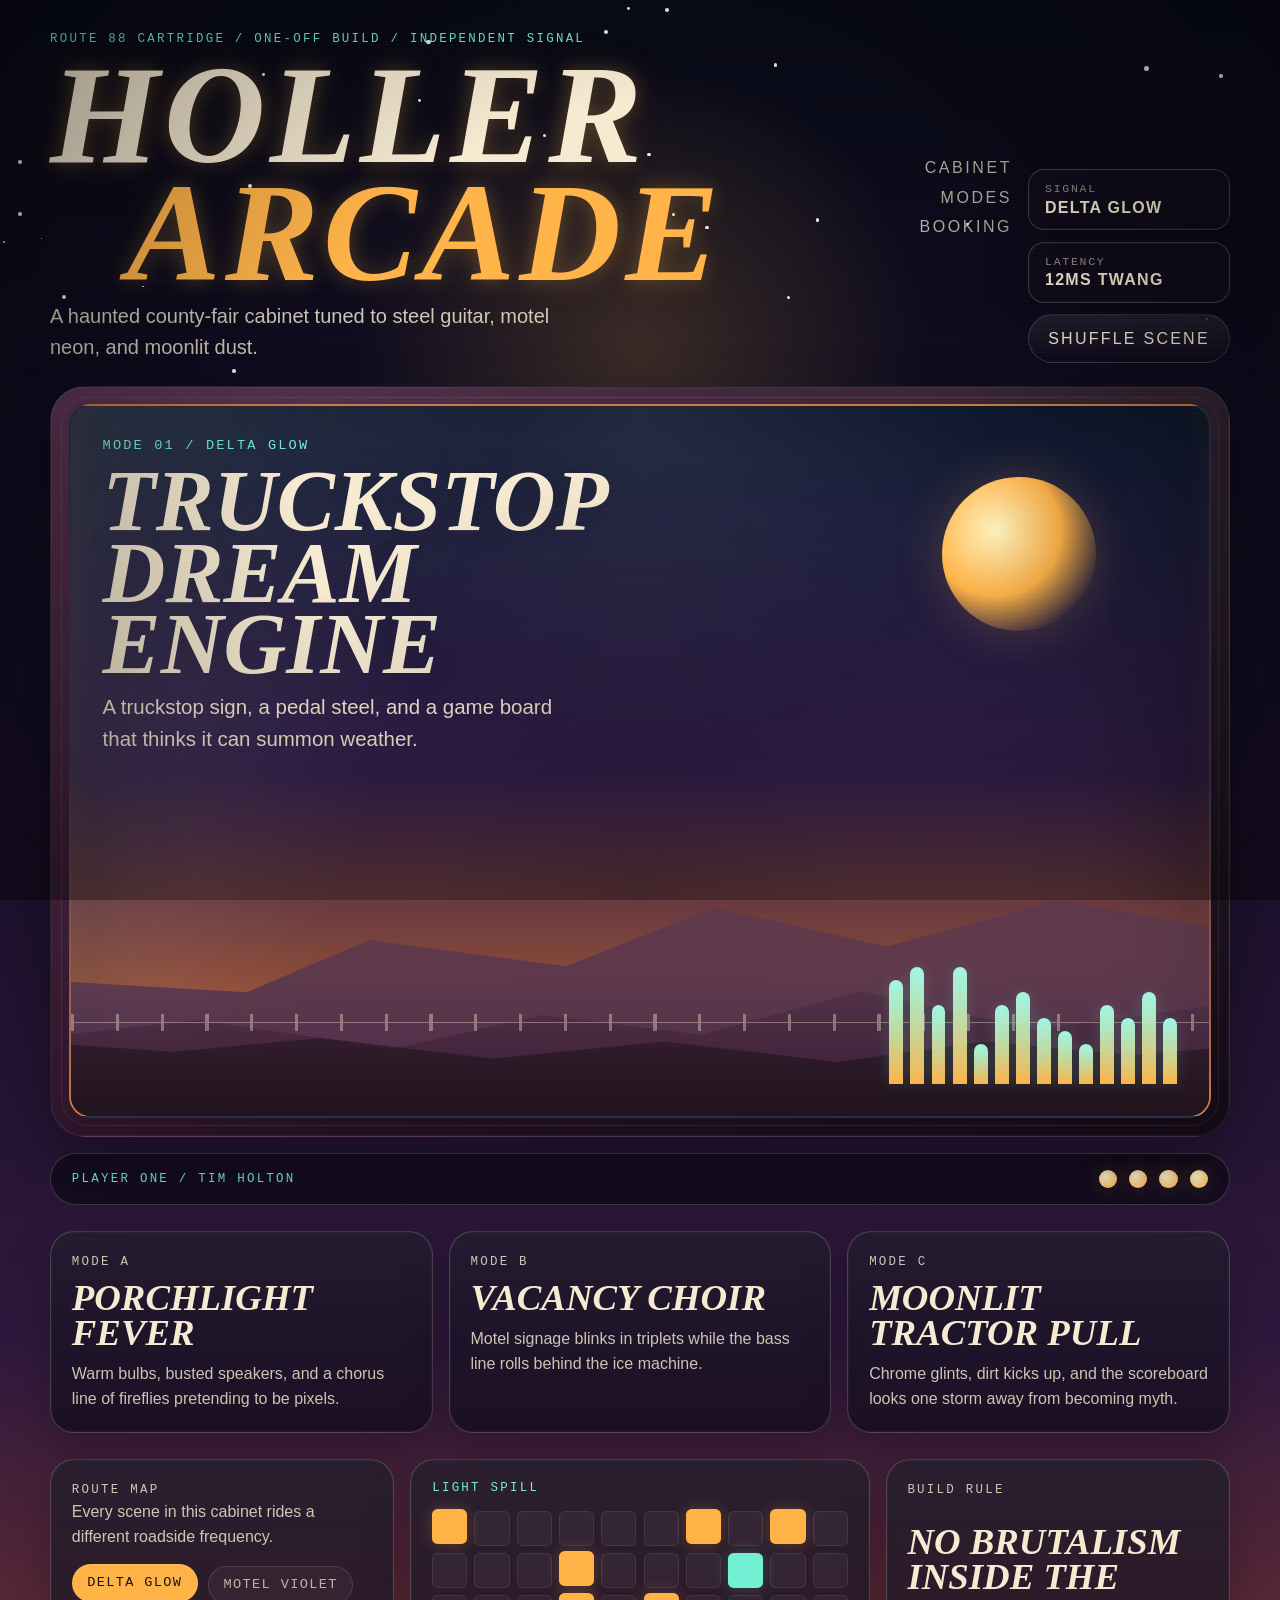
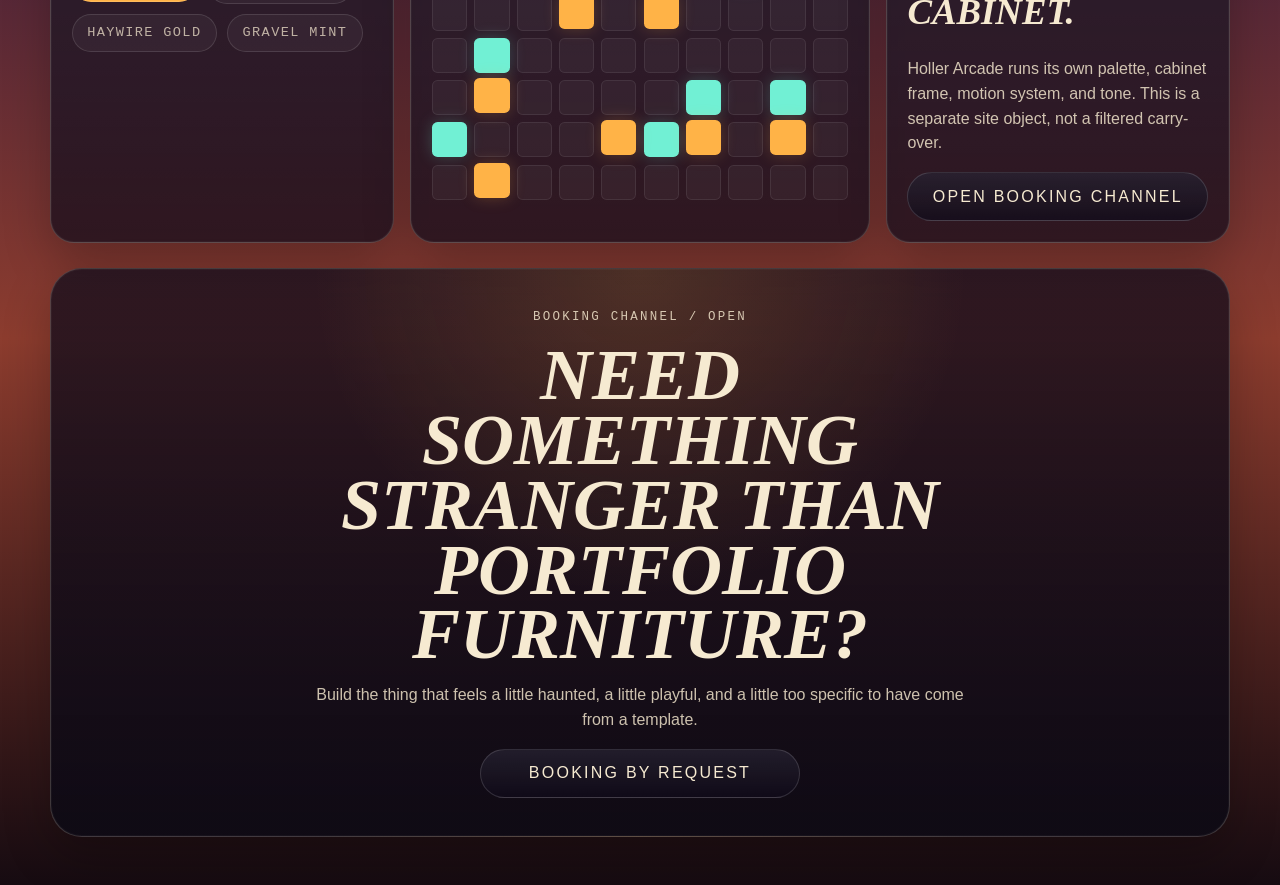
==== index.html @ 8bac521a "Redact email and republish site" ====
<!DOCTYPE html>
<html lang="en">
  <head>
    <meta charset="UTF-8" />
    <meta name="viewport" content="width=device-width, initial-scale=1.0" />
    <meta
      name="description"
      content="Holler Arcade is a haunted roadside game cabinet with motel neon, steel guitar static, and moonlit county-fair energy."
    />
    <title>Holler Arcade</title>
    <link rel="stylesheet" href="./styles.css" />
  </head>
  <body data-scene="delta">
    <div class="fx-scanlines" aria-hidden="true"></div>
    <div class="fx-vignette" aria-hidden="true"></div>
    <div class="starfield" id="starfield" aria-hidden="true"></div>

    <header class="marquee-panel" id="top">
      <div class="marquee-copy">
        <p class="boot-text">route 88 cartridge / one-off build / independent signal</p>
        <h1 class="marquee-title">
          <span>HOLLER</span>
          <span>ARCADE</span>
        </h1>
        <p class="marquee-blurb">
          A haunted county-fair cabinet tuned to steel guitar, motel neon, and
          moonlit dust.
        </p>
      </div>

      <nav class="wayfinding" aria-label="Primary">
        <a href="#cabinet">Cabinet</a>
        <a href="#modes">Modes</a>
        <a href="#booking">Booking</a>
      </nav>

      <aside class="status-cluster" aria-label="System status">
        <div class="status-pill">
          <span>signal</span>
          <strong id="signal-label">Delta Glow</strong>
        </div>
        <div class="status-pill">
          <span>latency</span>
          <strong id="latency-label">12ms twang</strong>
        </div>
        <button class="shuffle-button" id="shuffle-scene" type="button">
          shuffle scene
        </button>
      </aside>
    </header>

    <main class="playfield">
      <section class="screen-stage" id="cabinet">
        <div class="cabinet-frame">
          <div class="cabinet-glass">
            <div class="sun-disc"></div>
            <div class="mesa mesa-back"></div>
            <div class="mesa mesa-mid"></div>
            <div class="mesa mesa-front"></div>
            <div class="fence-line"></div>

            <div class="screen-hud">
              <p class="screen-kicker" id="scene-kicker">Mode 01 / Delta Glow</p>
              <h2 class="screen-title" id="scene-title">TRUCKSTOP DREAM ENGINE</h2>
              <p class="screen-copy" id="scene-copy">
                A truckstop sign, a pedal steel, and a game board that thinks it
                can summon weather.
              </p>
            </div>

            <div class="equalizer" id="equalizer" aria-hidden="true">
              <span></span>
              <span></span>
              <span></span>
              <span></span>
              <span></span>
              <span></span>
              <span></span>
              <span></span>
              <span></span>
              <span></span>
              <span></span>
              <span></span>
              <span></span>
              <span></span>
            </div>
          </div>
        </div>

        <div class="control-strip" aria-hidden="true">
          <p class="control-label">player one / tim holton</p>
          <div class="control-orbs">
            <span class="control-orb"></span>
            <span class="control-orb"></span>
            <span class="control-orb"></span>
            <span class="control-orb"></span>
          </div>
        </div>
      </section>

      <section class="mode-grid" id="modes">
        <article class="mode-card">
          <p class="mode-id">MODE A</p>
          <h3>Porchlight Fever</h3>
          <p>
            Warm bulbs, busted speakers, and a chorus line of fireflies
            pretending to be pixels.
          </p>
        </article>
        <article class="mode-card">
          <p class="mode-id">MODE B</p>
          <h3>Vacancy Choir</h3>
          <p>
            Motel signage blinks in triplets while the bass line rolls behind
            the ice machine.
          </p>
        </article>
        <article class="mode-card">
          <p class="mode-id">MODE C</p>
          <h3>Moonlit Tractor Pull</h3>
          <p>
            Chrome glints, dirt kicks up, and the scoreboard looks one storm away
            from becoming myth.
          </p>
        </article>
      </section>

      <section class="junction-grid">
        <article class="route-console">
          <p class="console-label">Route map</p>
          <p class="console-copy">
            Every scene in this cabinet rides a different roadside frequency.
          </p>
          <ul class="route-list">
            <li class="route-chip is-active">Delta Glow</li>
            <li class="route-chip">Motel Violet</li>
            <li class="route-chip">Haywire Gold</li>
            <li class="route-chip">Gravel Mint</li>
          </ul>
        </article>

        <div class="pixel-marsh-wrap">
          <p class="console-label">Light spill</p>
          <div class="pixel-marsh" id="pixel-marsh" aria-hidden="true"></div>
        </div>

        <article class="manifest-card">
          <p class="console-label">Build rule</p>
          <h3>No brutalism inside the cabinet.</h3>
          <p>
            Holler Arcade runs its own palette, cabinet frame, motion system, and
            tone. This is a separate site object, not a filtered carry-over.
          </p>
          <a class="manifest-link" href="#booking">Open booking channel</a>
        </article>
      </section>

      <section class="booking-bunker" id="booking">
        <p class="booking-kicker">booking channel / open</p>
        <h2>Need something stranger than portfolio furniture?</h2>
        <p>
          Build the thing that feels a little haunted, a little playful, and a
          little too specific to have come from a template.
        </p>
        <span class="booking-mail">booking by request</span>
      </section>
    </main>

    <script src="./script.js"></script>
  </body>
</html>
---- styles.css ----
:root {
  --paper: #f6ead1;
  --night: #090d1f;
  --cabinet: #1e1023;
  --cabinet-edge: #4e234d;
  --glass-top: #0e1a32;
  --glass-mid: #321d49;
  --glass-bottom: #c56a2d;
  --accent: #ffb347;
  --accent-soft: rgba(255, 179, 71, 0.22);
  --accent-cool: #71f0d4;
  --line: rgba(246, 234, 209, 0.2);
  --mesa-back: #3a2451;
  --mesa-mid: #3d1f36;
  --mesa-front: #21141d;
}

* {
  box-sizing: border-box;
}

html {
  scroll-behavior: smooth;
}

body {
  margin: 0;
  min-height: 100vh;
  color: var(--paper);
  background:
    radial-gradient(circle at 50% 14%, rgba(255, 179, 71, 0.18), transparent 18rem),
    linear-gradient(180deg, #060814 0%, #130d25 26%, #2f183d 54%, #8c3c2e 78%, #160b11 100%);
  font-family: "Trebuchet MS", "Arial Rounded MT Bold", sans-serif;
  overflow-x: hidden;
}

body[data-scene="motel"] {
  --glass-top: #09111d;
  --glass-mid: #1d1f4d;
  --glass-bottom: #932452;
  --accent: #ff6ec7;
  --accent-soft: rgba(255, 110, 199, 0.22);
  --accent-cool: #72e6ff;
  --mesa-back: #22224d;
  --mesa-mid: #311c40;
  --mesa-front: #1a0f21;
}

body[data-scene="haywire"] {
  --glass-top: #111725;
  --glass-mid: #4a2218;
  --glass-bottom: #d89b2f;
  --accent: #ffe16c;
  --accent-soft: rgba(255, 225, 108, 0.22);
  --accent-cool: #7bf0c9;
  --mesa-back: #533524;
  --mesa-mid: #45211d;
  --mesa-front: #231515;
}

body[data-scene="gravel"] {
  --glass-top: #08141f;
  --glass-mid: #173449;
  --glass-bottom: #57722e;
  --accent: #72f5ce;
  --accent-soft: rgba(114, 245, 206, 0.2);
  --accent-cool: #ffd37a;
  --mesa-back: #21405a;
  --mesa-mid: #244138;
  --mesa-front: #13211d;
}

a {
  color: inherit;
  text-decoration: none;
}

.fx-scanlines,
.fx-vignette,
.starfield {
  position: fixed;
  inset: 0;
  pointer-events: none;
}

.fx-scanlines {
  z-index: 4;
  background:
    linear-gradient(rgba(255, 255, 255, 0.02), rgba(0, 0, 0, 0.04)),
    repeating-linear-gradient(
      180deg,
      rgba(255, 255, 255, 0.04) 0,
      rgba(255, 255, 255, 0.04) 1px,
      transparent 1px,
      transparent 4px
    );
  mix-blend-mode: screen;
  opacity: 0.28;
}

.fx-vignette {
  z-index: 3;
  background:
    radial-gradient(circle at center, transparent 44%, rgba(0, 0, 0, 0.42) 100%),
    radial-gradient(circle at bottom, rgba(0, 0, 0, 0.26), transparent 40%);
}

.starfield {
  z-index: 1;
}

.starfield span {
  position: absolute;
  left: var(--x);
  top: var(--y);
  width: var(--size);
  height: var(--size);
  border-radius: 50%;
  background: rgba(255, 255, 255, 0.92);
  box-shadow: 0 0 1rem rgba(255, 255, 255, 0.28);
  animation: blink var(--speed) ease-in-out infinite;
  animation-delay: var(--delay);
}

.marquee-panel,
.playfield {
  position: relative;
  z-index: 2;
  width: min(1180px, calc(100% - 2rem));
  margin: 0 auto;
}

.marquee-panel {
  display: grid;
  grid-template-columns: minmax(0, 1.4fr) auto auto;
  gap: 1rem;
  align-items: end;
  padding: clamp(1.1rem, 3vw, 2rem) 0 1.4rem;
}

.boot-text,
.control-label,
.console-label,
.booking-kicker,
.mode-id {
  margin: 0;
  color: var(--accent-cool);
  font-family: "Courier New", monospace;
  font-size: 0.78rem;
  letter-spacing: 0.18em;
  text-transform: uppercase;
}

.marquee-copy {
  display: grid;
  gap: 0.85rem;
}

.marquee-title {
  display: grid;
  gap: 0.06em;
  margin: 0;
  font-family: "Palatino Linotype", Georgia, serif;
  font-size: clamp(3.8rem, 12vw, 8.8rem);
  font-style: italic;
  font-weight: 700;
  letter-spacing: 0.03em;
  line-height: 0.78;
  text-transform: uppercase;
  text-shadow:
    0 0 1.2rem rgba(255, 179, 71, 0.24),
    0 0 2.4rem rgba(255, 179, 71, 0.14);
}

.marquee-title span:last-child {
  margin-left: clamp(1rem, 6vw, 5rem);
  color: var(--accent);
}

.marquee-blurb {
  max-width: 34rem;
  margin: 0;
  color: rgba(246, 234, 209, 0.84);
  font-size: clamp(1rem, 2.2vw, 1.25rem);
  line-height: 1.55;
}

.wayfinding,
.status-cluster {
  display: grid;
  gap: 0.7rem;
}

.wayfinding {
  justify-items: end;
  align-self: center;
}

.wayfinding a {
  color: rgba(246, 234, 209, 0.72);
  letter-spacing: 0.16em;
  text-transform: uppercase;
  transition: color 180ms ease;
}

.wayfinding a:hover {
  color: var(--accent);
}

.status-pill,
.route-console,
.pixel-marsh-wrap,
.manifest-card,
.mode-card,
.booking-bunker {
  border: 1px solid var(--line);
  box-shadow:
    0 1.2rem 3rem rgba(0, 0, 0, 0.24),
    inset 0 0 0 1px rgba(255, 255, 255, 0.03);
}

.status-pill {
  display: grid;
  gap: 0.2rem;
  padding: 0.8rem 1rem;
  border-radius: 1rem;
  background: rgba(17, 12, 28, 0.6);
}

.status-pill span {
  color: rgba(246, 234, 209, 0.6);
  font-family: "Courier New", monospace;
  font-size: 0.72rem;
  letter-spacing: 0.15em;
  text-transform: uppercase;
}

.status-pill strong {
  font-size: 1rem;
  letter-spacing: 0.08em;
  text-transform: uppercase;
}

.shuffle-button,
.manifest-link,
.booking-mail {
  display: inline-flex;
  align-items: center;
  justify-content: center;
  gap: 0.5rem;
  min-height: 3rem;
  padding: 0.9rem 1.2rem;
  border-radius: 999px;
  border: 1px solid rgba(255, 255, 255, 0.14);
  background:
    linear-gradient(180deg, rgba(255, 255, 255, 0.08), rgba(255, 255, 255, 0)),
    rgba(17, 12, 28, 0.74);
  color: var(--paper);
  font: inherit;
  letter-spacing: 0.14em;
  text-transform: uppercase;
  cursor: pointer;
  transition:
    transform 180ms ease,
    border-color 180ms ease,
    color 180ms ease;
}

.shuffle-button:hover,
.manifest-link:hover,
.booking-mail:hover {
  transform: translateY(-2px);
  border-color: rgba(255, 255, 255, 0.32);
  color: var(--accent);
}

.playfield {
  display: grid;
  gap: 1.6rem;
  padding-bottom: 3rem;
}

.screen-stage {
  display: grid;
  gap: 1rem;
}

.cabinet-frame {
  position: relative;
  padding: 1.1rem;
  border-radius: 2.2rem;
  background:
    linear-gradient(180deg, rgba(255, 255, 255, 0.08), transparent),
    linear-gradient(135deg, #4b2144, #22101f 54%, #120a14);
  border: 1px solid rgba(255, 255, 255, 0.06);
  box-shadow:
    0 2rem 4rem rgba(0, 0, 0, 0.34),
    inset 0 0 0 1px rgba(255, 255, 255, 0.04);
}

.cabinet-frame::before {
  content: "";
  position: absolute;
  inset: 0.65rem;
  border-radius: 1.7rem;
  border: 1px solid rgba(255, 255, 255, 0.08);
}

.cabinet-glass {
  position: relative;
  overflow: hidden;
  aspect-ratio: 16 / 10;
  border-radius: 1.35rem;
  background: linear-gradient(180deg, var(--glass-top), var(--glass-mid) 52%, var(--glass-bottom));
  border: 2px solid rgba(255, 255, 255, 0.1);
  box-shadow:
    inset 0 0 6rem rgba(0, 0, 0, 0.26),
    inset 0 -1rem 2rem rgba(255, 179, 71, 0.1);
}

.cabinet-glass::before {
  content: "";
  position: absolute;
  inset: 0;
  background:
    linear-gradient(110deg, rgba(255, 255, 255, 0.14), transparent 32%),
    radial-gradient(circle at 50% 0, rgba(255, 255, 255, 0.08), transparent 38%);
}

.sun-disc {
  position: absolute;
  top: 10%;
  right: 10%;
  width: clamp(6rem, 12vw, 10rem);
  aspect-ratio: 1;
  border-radius: 50%;
  background: radial-gradient(circle at 35% 35%, #fff4c1 0, var(--accent) 46%, rgba(255, 179, 71, 0.14) 76%, transparent 78%);
  box-shadow: 0 0 3rem var(--accent-soft);
}

.mesa {
  position: absolute;
  left: -4%;
  right: -4%;
  bottom: 0;
}

.mesa-back {
  height: 46%;
  background: linear-gradient(180deg, rgba(255, 255, 255, 0.05), var(--mesa-back));
  clip-path: polygon(0 100%, 0 58%, 18% 62%, 28% 46%, 44% 54%, 56% 36%, 70% 48%, 84% 34%, 100% 44%, 100% 100%);
}

.mesa-mid {
  height: 34%;
  background: linear-gradient(180deg, rgba(255, 255, 255, 0.05), var(--mesa-mid));
  clip-path: polygon(0 100%, 0 68%, 14% 60%, 30% 72%, 42% 58%, 55% 66%, 68% 48%, 82% 64%, 100% 52%, 100% 100%);
}

.mesa-front {
  height: 24%;
  background: linear-gradient(180deg, rgba(0, 0, 0, 0), var(--mesa-front));
  clip-path: polygon(0 100%, 0 56%, 12% 62%, 24% 54%, 38% 66%, 52% 56%, 66% 68%, 78% 56%, 90% 64%, 100% 58%, 100% 100%);
}

.fence-line {
  position: absolute;
  left: 0;
  right: 0;
  bottom: 12%;
  height: 1.1rem;
  background:
    repeating-linear-gradient(
      90deg,
      rgba(246, 234, 209, 0.9) 0 0.2rem,
      transparent 0.2rem 2.8rem
    ),
    linear-gradient(180deg, transparent 0 45%, rgba(246, 234, 209, 0.9) 45% 55%, transparent 55% 100%);
  opacity: 0.42;
}

.screen-hud {
  position: absolute;
  top: clamp(1.25rem, 3vw, 2rem);
  left: clamp(1.25rem, 3vw, 2rem);
  max-width: min(34rem, 64%);
  display: grid;
  gap: 0.75rem;
}

.screen-kicker {
  margin: 0;
  color: var(--accent-cool);
  font-family: "Courier New", monospace;
  font-size: 0.85rem;
  letter-spacing: 0.16em;
  text-transform: uppercase;
}

.screen-title {
  margin: 0;
  font-family: "Palatino Linotype", Georgia, serif;
  font-size: clamp(2.6rem, 6.8vw, 5.6rem);
  font-style: italic;
  font-weight: 700;
  line-height: 0.82;
  text-transform: uppercase;
  text-shadow: 0 0 2rem rgba(0, 0, 0, 0.18);
}

.screen-copy {
  max-width: 30rem;
  margin: 0;
  font-size: clamp(1rem, 2.4vw, 1.28rem);
  line-height: 1.55;
}

.equalizer {
  position: absolute;
  right: clamp(1rem, 3vw, 2rem);
  bottom: clamp(1rem, 3vw, 2rem);
  display: flex;
  align-items: flex-end;
  gap: 0.45rem;
  width: min(18rem, 34%);
  height: clamp(5rem, 12vw, 8rem);
}

.equalizer span {
  flex: 1;
  height: calc(12% + (var(--level, 4) * 10%));
  border-radius: 0.5rem 0.5rem 0 0;
  background:
    linear-gradient(180deg, rgba(255, 255, 255, 0.34), transparent),
    linear-gradient(180deg, var(--accent-cool), var(--accent));
  box-shadow: 0 0 1rem rgba(113, 240, 212, 0.18);
  transition: height 220ms steps(4), opacity 220ms ease;
}

.control-strip {
  display: flex;
  justify-content: space-between;
  align-items: center;
  gap: 1rem;
  padding: 1rem 1.3rem;
  border-radius: 999px;
  background: rgba(13, 10, 23, 0.72);
  border: 1px solid var(--line);
}

.control-orbs {
  display: flex;
  gap: 0.75rem;
}

.control-orb {
  width: 1.15rem;
  aspect-ratio: 1;
  border-radius: 50%;
  background: radial-gradient(circle at 35% 35%, #fff6d5, var(--accent));
  box-shadow: 0 0 1.25rem var(--accent-soft);
}

.mode-grid,
.junction-grid {
  display: grid;
  gap: 1rem;
}

.mode-grid {
  grid-template-columns: repeat(3, minmax(0, 1fr));
}

.mode-card,
.route-console,
.pixel-marsh-wrap,
.manifest-card {
  padding: 1.3rem;
  border-radius: 1.5rem;
  background:
    linear-gradient(180deg, rgba(255, 255, 255, 0.06), transparent),
    rgba(15, 11, 27, 0.7);
}

.mode-card h3,
.manifest-card h3 {
  margin: 0.55rem 0 0.7rem;
  font-family: "Palatino Linotype", Georgia, serif;
  font-size: clamp(1.55rem, 3vw, 2.3rem);
  font-style: italic;
  line-height: 0.95;
  text-transform: uppercase;
}

.mode-card p,
.manifest-card p,
.route-console p,
.booking-bunker p {
  margin: 0;
  color: rgba(246, 234, 209, 0.82);
  line-height: 1.55;
}

.junction-grid {
  grid-template-columns: minmax(0, 0.9fr) minmax(18rem, 1.2fr) minmax(0, 0.9fr);
  align-items: stretch;
}

.console-copy {
  margin-top: 0.9rem;
}

.route-list {
  display: flex;
  flex-wrap: wrap;
  gap: 0.65rem;
  margin: 1rem 0 0;
  padding: 0;
  list-style: none;
}

.route-chip {
  padding: 0.65rem 0.9rem;
  border-radius: 999px;
  border: 1px solid rgba(255, 255, 255, 0.12);
  background: rgba(255, 255, 255, 0.04);
  color: rgba(246, 234, 209, 0.72);
  font-family: "Courier New", monospace;
  font-size: 0.85rem;
  letter-spacing: 0.1em;
  text-transform: uppercase;
  transition:
    background 180ms ease,
    color 180ms ease,
    transform 180ms ease;
}

.route-chip.is-active {
  background: var(--accent);
  color: #1a1021;
  transform: translateY(-2px);
}

.pixel-marsh {
  display: grid;
  grid-template-columns: repeat(10, minmax(0, 1fr));
  gap: 0.45rem;
  margin-top: 1rem;
}

.pixel-marsh span {
  aspect-ratio: 1;
  border-radius: 0.35rem;
  background: rgba(255, 255, 255, 0.04);
  box-shadow: inset 0 0 0 1px rgba(255, 255, 255, 0.08);
  transition:
    background 180ms steps(2),
    transform 180ms steps(2),
    box-shadow 180ms steps(2);
}

.pixel-marsh span.is-lit {
  background: var(--accent);
  transform: translateY(-2px);
  box-shadow: 0 0 1rem var(--accent-soft);
}

.pixel-marsh span.is-cool {
  background: var(--accent-cool);
  box-shadow: 0 0 1rem rgba(113, 240, 212, 0.22);
}

.manifest-card {
  display: grid;
  align-content: start;
  gap: 1rem;
}

.booking-bunker {
  display: grid;
  justify-items: center;
  gap: 1rem;
  padding: clamp(1.5rem, 4vw, 2.4rem);
  border-radius: 2rem;
  background:
    radial-gradient(circle at top, rgba(255, 179, 71, 0.16), transparent 40%),
    linear-gradient(180deg, rgba(16, 12, 28, 0.74), rgba(13, 10, 21, 0.88));
  text-align: center;
}

.booking-bunker h2 {
  max-width: 40rem;
  margin: 0;
  font-family: "Palatino Linotype", Georgia, serif;
  font-size: clamp(2.2rem, 6vw, 4.5rem);
  font-style: italic;
  line-height: 0.9;
  text-transform: uppercase;
}

.booking-bunker p {
  max-width: 42rem;
}

.booking-mail {
  min-width: min(100%, 20rem);
}

@keyframes blink {
  0%,
  100% {
    opacity: 0.22;
    transform: scale(1);
  }

  50% {
    opacity: 1;
    transform: scale(1.4);
  }
}

@media (max-width: 980px) {
  .marquee-panel,
  .mode-grid,
  .junction-grid {
    grid-template-columns: 1fr;
  }

  .wayfinding {
    justify-items: start;
    grid-auto-flow: column;
    justify-content: start;
    gap: 1rem;
  }

  .status-cluster {
    grid-template-columns: repeat(3, minmax(0, 1fr));
    align-items: stretch;
  }

  .screen-hud {
    max-width: 72%;
  }

  .equalizer {
    width: min(15rem, 44%);
  }
}

@media (max-width: 720px) {
  .marquee-panel,
  .playfield {
    width: min(1180px, calc(100% - 1rem));
  }

  .status-cluster {
    grid-template-columns: 1fr;
  }

  .wayfinding {
    grid-auto-flow: row;
    justify-items: start;
  }

  .screen-hud {
    max-width: none;
    right: 1rem;
  }

  .equalizer {
    left: 1rem;
    right: 1rem;
    width: auto;
    height: 4.5rem;
    bottom: 1rem;
  }

  .cabinet-glass {
    aspect-ratio: 4 / 5;
  }
}

@media (prefers-reduced-motion: reduce) {
  html {
    scroll-behavior: auto;
  }

  *,
  *::before,
  *::after {
    animation-duration: 0.01ms !important;
    animation-iteration-count: 1 !important;
    transition-duration: 0.01ms !important;
  }
}
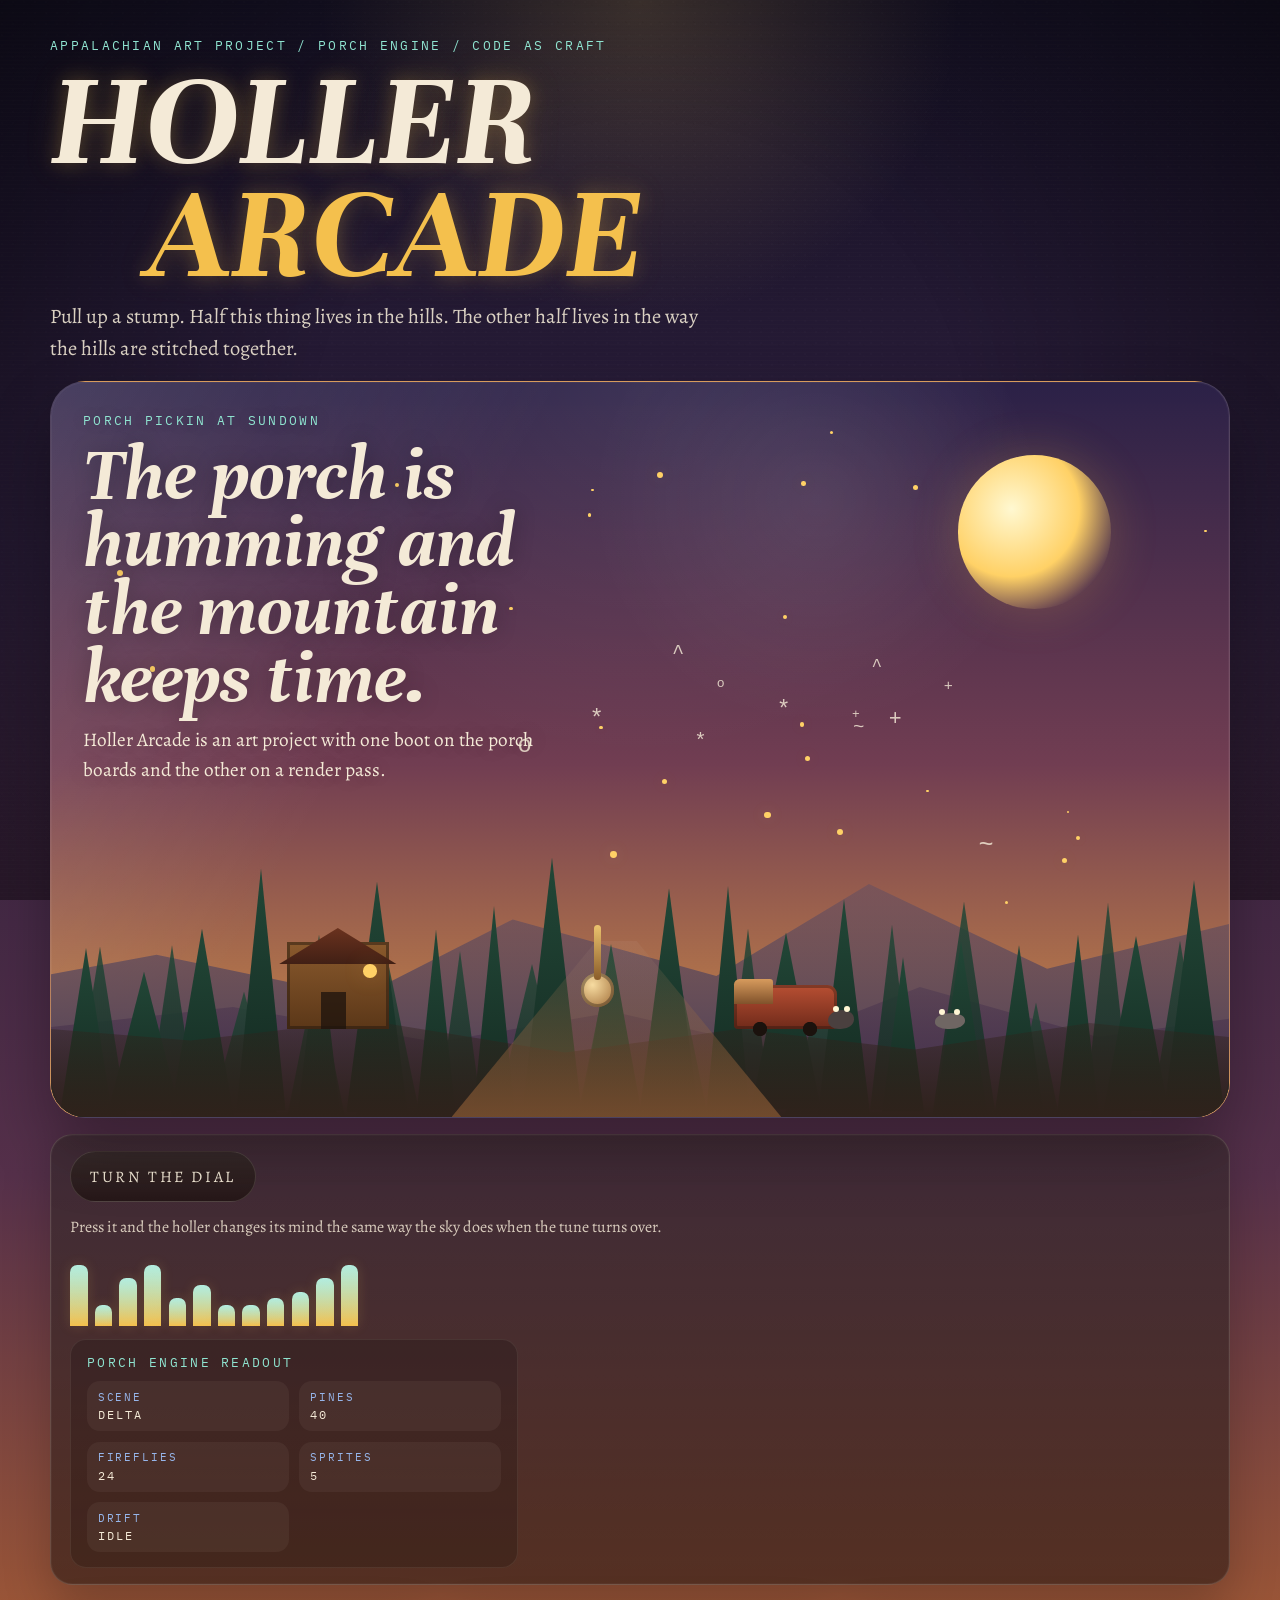
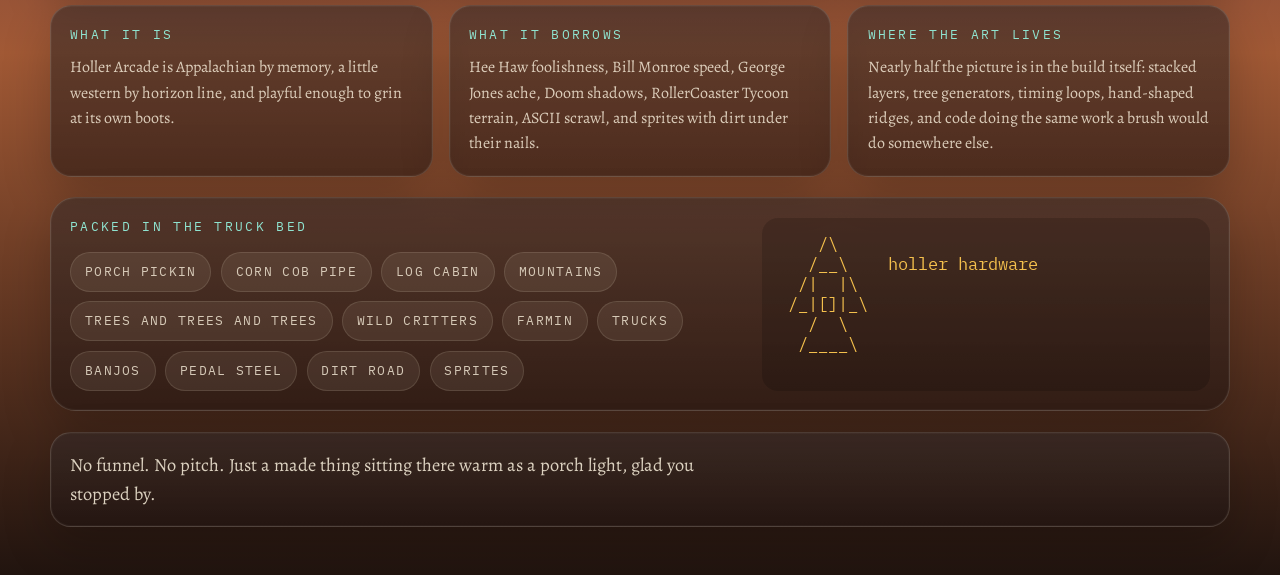
==== commit 19addf18: "Rebuild holler-arcade as porch engine" ====
--- a/index.html
+++ b/index.html
@@ -5,164 +5,177 @@
     <meta name="viewport" content="width=device-width, initial-scale=1.0" />
     <meta
       name="description"
-      content="Holler Arcade is a haunted roadside game cabinet with motel neon, steel guitar static, and moonlit county-fair energy."
+      content="Holler Arcade is an Appalachian 2.5D art project built from porch memory, sprites, and code behaving like folk craft."
     />
     <title>Holler Arcade</title>
+    <link rel="preconnect" href="https://fonts.googleapis.com" />
+    <link rel="preconnect" href="https://fonts.gstatic.com" crossorigin />
+    <link
+      rel="stylesheet"
+      href="https://fonts.googleapis.com/css2?family=Alegreya:wght@400;500;700&family=IBM+Plex+Mono:wght@400;500&family=Unna:ital,wght@0,700;1,700&display=swap"
+    />
     <link rel="stylesheet" href="./styles.css" />
   </head>
   <body data-scene="delta">
-    <div class="fx-scanlines" aria-hidden="true"></div>
-    <div class="fx-vignette" aria-hidden="true"></div>
-    <div class="starfield" id="starfield" aria-hidden="true"></div>
+    <div class="grain-layer" aria-hidden="true"></div>
+    <div class="scanline-layer" aria-hidden="true"></div>
+    <div class="vignette-layer" aria-hidden="true"></div>
 
-    <header class="marquee-panel" id="top">
-      <div class="marquee-copy">
-        <p class="boot-text">route 88 cartridge / one-off build / independent signal</p>
-        <h1 class="marquee-title">
-          <span>HOLLER</span>
-          <span>ARCADE</span>
-        </h1>
-        <p class="marquee-blurb">
-          A haunted county-fair cabinet tuned to steel guitar, motel neon, and
-          moonlit dust.
-        </p>
-      </div>
-
-      <nav class="wayfinding" aria-label="Primary">
-        <a href="#cabinet">Cabinet</a>
-        <a href="#modes">Modes</a>
-        <a href="#booking">Booking</a>
-      </nav>
-
-      <aside class="status-cluster" aria-label="System status">
-        <div class="status-pill">
-          <span>signal</span>
-          <strong id="signal-label">Delta Glow</strong>
-        </div>
-        <div class="status-pill">
-          <span>latency</span>
-          <strong id="latency-label">12ms twang</strong>
-        </div>
-        <button class="shuffle-button" id="shuffle-scene" type="button">
-          shuffle scene
-        </button>
-      </aside>
+    <header class="masthead">
+      <p class="sigil">appalachian art project / porch engine / code as craft</p>
+      <h1 class="wordmark">
+        <span>HOLLER</span>
+        <span>ARCADE</span>
+      </h1>
+      <p class="lede">
+        Pull up a stump. Half this thing lives in the hills. The other half
+        lives in the way the hills are stitched together.
+      </p>
     </header>
 
-    <main class="playfield">
-      <section class="screen-stage" id="cabinet">
-        <div class="cabinet-frame">
-          <div class="cabinet-glass">
-            <div class="sun-disc"></div>
-            <div class="mesa mesa-back"></div>
-            <div class="mesa mesa-mid"></div>
-            <div class="mesa mesa-front"></div>
-            <div class="fence-line"></div>
+    <main class="experience">
+      <section class="holler-stage">
+        <div class="stage-window" id="stage-window">
+          <div class="sky-haze"></div>
+          <div class="sun-or-moon"></div>
+          <div class="firefly-field" id="firefly-field" aria-hidden="true"></div>
+          <div class="mountain-ridge ridge-back" data-depth="0.08"></div>
+          <div class="mountain-ridge ridge-mid" data-depth="0.16"></div>
+          <div class="pine-belt pine-belt-back" id="pine-back" data-depth="0.25"></div>
+          <div class="pine-belt pine-belt-front" id="pine-front" data-depth="0.36"></div>
+          <div class="ground-ridge" data-depth="0.46"></div>
+          <div class="dust-path" data-depth="0.54"></div>
+          <div class="sprite sprite-cabin" data-depth="0.58">
+            <span class="porch-lamp"></span>
+          </div>
+          <div class="sprite sprite-truck" data-depth="0.66"></div>
+          <div class="sprite sprite-banjo" data-depth="0.7"></div>
+          <div class="sprite sprite-critter critter-raccoon" data-depth="0.76"></div>
+          <div class="sprite sprite-critter critter-possum" data-depth="0.84"></div>
+          <div class="note-drift" id="note-drift" aria-hidden="true"></div>
 
-            <div class="screen-hud">
-              <p class="screen-kicker" id="scene-kicker">Mode 01 / Delta Glow</p>
-              <h2 class="screen-title" id="scene-title">TRUCKSTOP DREAM ENGINE</h2>
-              <p class="screen-copy" id="scene-copy">
-                A truckstop sign, a pedal steel, and a game board that thinks it
-                can summon weather.
-              </p>
-            </div>
-
-            <div class="equalizer" id="equalizer" aria-hidden="true">
-              <span></span>
-              <span></span>
-              <span></span>
-              <span></span>
-              <span></span>
-              <span></span>
-              <span></span>
-              <span></span>
-              <span></span>
-              <span></span>
-              <span></span>
-              <span></span>
-              <span></span>
-              <span></span>
-            </div>
+          <div class="stage-copy">
+            <p class="scene-label" id="scene-label">Porch Pickin at Sundown</p>
+            <h2 class="scene-title" id="scene-title">
+              The porch is humming and the mountain keeps time.
+            </h2>
+            <p class="scene-copy" id="scene-copy">
+              Holler Arcade is an art project with one boot on the porch boards
+              and the other on a render pass.
+            </p>
           </div>
         </div>
 
-        <div class="control-strip" aria-hidden="true">
-          <p class="control-label">player one / tim holton</p>
-          <div class="control-orbs">
-            <span class="control-orb"></span>
-            <span class="control-orb"></span>
-            <span class="control-orb"></span>
-            <span class="control-orb"></span>
+        <div class="dial-rack">
+          <button class="dial-button" id="turn-dial" type="button">
+            turn the dial
+          </button>
+          <p class="dial-text">
+            Press it and the holler changes its mind the same way the sky does
+            when the tune turns over.
+          </p>
+          <div class="tone-bars" id="tone-bars" aria-hidden="true">
+            <span></span>
+            <span></span>
+            <span></span>
+            <span></span>
+            <span></span>
+            <span></span>
+            <span></span>
+            <span></span>
+            <span></span>
+            <span></span>
+            <span></span>
+            <span></span>
+          </div>
+          <div class="machine-panel" aria-live="polite">
+            <p class="machine-label">porch engine readout</p>
+            <dl class="machine-readout">
+              <div>
+                <dt>scene</dt>
+                <dd id="readout-scene">delta</dd>
+              </div>
+              <div>
+                <dt>pines</dt>
+                <dd id="readout-pines">40</dd>
+              </div>
+              <div>
+                <dt>fireflies</dt>
+                <dd id="readout-fireflies">24</dd>
+              </div>
+              <div>
+                <dt>sprites</dt>
+                <dd id="readout-sprites">5</dd>
+              </div>
+              <div>
+                <dt>drift</dt>
+                <dd id="readout-drift">idle</dd>
+              </div>
+            </dl>
           </div>
         </div>
       </section>
 
-      <section class="mode-grid" id="modes">
-        <article class="mode-card">
-          <p class="mode-id">MODE A</p>
-          <h3>Porchlight Fever</h3>
+      <section class="truth-strip">
+        <article class="truth-card">
+          <p class="truth-kicker">What it is</p>
           <p>
-            Warm bulbs, busted speakers, and a chorus line of fireflies
-            pretending to be pixels.
+            Holler Arcade is Appalachian by memory, a little western by horizon
+            line, and playful enough to grin at its own boots.
           </p>
         </article>
-        <article class="mode-card">
-          <p class="mode-id">MODE B</p>
-          <h3>Vacancy Choir</h3>
+        <article class="truth-card">
+          <p class="truth-kicker">What it borrows</p>
           <p>
-            Motel signage blinks in triplets while the bass line rolls behind
-            the ice machine.
+            Hee Haw foolishness, Bill Monroe speed, George Jones ache, Doom
+            shadows, RollerCoaster Tycoon terrain, ASCII scrawl, and sprites
+            with dirt under their nails.
           </p>
         </article>
-        <article class="mode-card">
-          <p class="mode-id">MODE C</p>
-          <h3>Moonlit Tractor Pull</h3>
+        <article class="truth-card">
+          <p class="truth-kicker">Where the art lives</p>
           <p>
-            Chrome glints, dirt kicks up, and the scoreboard looks one storm away
-            from becoming myth.
+            Nearly half the picture is in the build itself: stacked layers,
+            tree generators, timing loops, hand-shaped ridges, and code doing
+            the same work a brush would do somewhere else.
           </p>
         </article>
       </section>
 
-      <section class="junction-grid">
-        <article class="route-console">
-          <p class="console-label">Route map</p>
-          <p class="console-copy">
-            Every scene in this cabinet rides a different roadside frequency.
-          </p>
-          <ul class="route-list">
-            <li class="route-chip is-active">Delta Glow</li>
-            <li class="route-chip">Motel Violet</li>
-            <li class="route-chip">Haywire Gold</li>
-            <li class="route-chip">Gravel Mint</li>
-          </ul>
-        </article>
-
-        <div class="pixel-marsh-wrap">
-          <p class="console-label">Light spill</p>
-          <div class="pixel-marsh" id="pixel-marsh" aria-hidden="true"></div>
+      <section class="artifact-tray">
+        <div class="artifact-copy">
+          <p class="artifact-label">Packed in the truck bed</p>
+          <div class="artifact-chipset">
+            <span class="artifact-chip">porch pickin</span>
+            <span class="artifact-chip">corn cob pipe</span>
+            <span class="artifact-chip">log cabin</span>
+            <span class="artifact-chip">mountains</span>
+            <span class="artifact-chip">trees and trees and trees</span>
+            <span class="artifact-chip">wild critters</span>
+            <span class="artifact-chip">farmin</span>
+            <span class="artifact-chip">trucks</span>
+            <span class="artifact-chip">banjos</span>
+            <span class="artifact-chip">pedal steel</span>
+            <span class="artifact-chip">dirt road</span>
+            <span class="artifact-chip">sprites</span>
+          </div>
         </div>
 
-        <article class="manifest-card">
-          <p class="console-label">Build rule</p>
-          <h3>No brutalism inside the cabinet.</h3>
-          <p>
-            Holler Arcade runs its own palette, cabinet frame, motion system, and
-            tone. This is a separate site object, not a filtered carry-over.
-          </p>
-          <a class="manifest-link" href="#booking">Open booking channel</a>
-        </article>
+        <pre class="ascii-rune" aria-label="ASCII cabin sign">
+    /\ 
+   /__\    holler hardware
+  /|  |\ 
+ /_|[]|_\
+   /  \
+  /____\
+        </pre>
       </section>
 
-      <section class="booking-bunker" id="booking">
-        <p class="booking-kicker">booking channel / open</p>
-        <h2>Need something stranger than portfolio furniture?</h2>
+      <section class="closing-note">
         <p>
-          Build the thing that feels a little haunted, a little playful, and a
-          little too specific to have come from a template.
+          No funnel. No pitch. Just a made thing sitting there warm as a porch
+          light, glad you stopped by.
         </p>
-        <span class="booking-mail">booking by request</span>
       </section>
     </main>
 
--- a/styles.css
+++ b/styles.css
@@ -1,18 +1,21 @@
 :root {
-  --paper: #f6ead1;
-  --night: #090d1f;
-  --cabinet: #1e1023;
-  --cabinet-edge: #4e234d;
-  --glass-top: #0e1a32;
-  --glass-mid: #321d49;
-  --glass-bottom: #c56a2d;
-  --accent: #ffb347;
-  --accent-soft: rgba(255, 179, 71, 0.22);
-  --accent-cool: #71f0d4;
-  --line: rgba(246, 234, 209, 0.2);
-  --mesa-back: #3a2451;
-  --mesa-mid: #3d1f36;
-  --mesa-front: #21141d;
+  --paper: #f4ead7;
+  --ink: #1b120d;
+  --sky-top: #2b2147;
+  --sky-mid: #6b3751;
+  --sky-bottom: #d08b44;
+  --sun: #ffd166;
+  --pine: #224737;
+  --pine-dark: #132820;
+  --ridge-back: #3c3559;
+  --ridge-mid: #46304a;
+  --ground: #2f221b;
+  --dust: #8b5b34;
+  --accent: #f4c04d;
+  --accent-soft: rgba(244, 192, 77, 0.22);
+  --cool: #8fe4d0;
+  --card: rgba(31, 20, 17, 0.54);
+  --line: rgba(244, 234, 215, 0.16);
 }
 
 * {
@@ -28,63 +31,78 @@
   min-height: 100vh;
   color: var(--paper);
   background:
-    radial-gradient(circle at 50% 14%, rgba(255, 179, 71, 0.18), transparent 18rem),
-    linear-gradient(180deg, #060814 0%, #130d25 26%, #2f183d 54%, #8c3c2e 78%, #160b11 100%);
-  font-family: "Trebuchet MS", "Arial Rounded MT Bold", sans-serif;
+    radial-gradient(circle at top, rgba(255, 209, 102, 0.18), transparent 20rem),
+    linear-gradient(180deg, #130f22 0%, #2e1f3e 26%, #55304a 54%, #a15935 76%, #21140f 100%);
+  font-family: "Alegreya", serif;
   overflow-x: hidden;
 }
 
-body[data-scene="motel"] {
-  --glass-top: #09111d;
-  --glass-mid: #1d1f4d;
-  --glass-bottom: #932452;
-  --accent: #ff6ec7;
-  --accent-soft: rgba(255, 110, 199, 0.22);
-  --accent-cool: #72e6ff;
-  --mesa-back: #22224d;
-  --mesa-mid: #311c40;
-  --mesa-front: #1a0f21;
-}
-
-body[data-scene="haywire"] {
-  --glass-top: #111725;
-  --glass-mid: #4a2218;
-  --glass-bottom: #d89b2f;
-  --accent: #ffe16c;
-  --accent-soft: rgba(255, 225, 108, 0.22);
-  --accent-cool: #7bf0c9;
-  --mesa-back: #533524;
-  --mesa-mid: #45211d;
-  --mesa-front: #231515;
-}
-
-body[data-scene="gravel"] {
-  --glass-top: #08141f;
-  --glass-mid: #173449;
-  --glass-bottom: #57722e;
-  --accent: #72f5ce;
-  --accent-soft: rgba(114, 245, 206, 0.2);
-  --accent-cool: #ffd37a;
-  --mesa-back: #21405a;
-  --mesa-mid: #244138;
-  --mesa-front: #13211d;
-}
-
-a {
-  color: inherit;
-  text-decoration: none;
-}
-
-.fx-scanlines,
-.fx-vignette,
-.starfield {
+body[data-scene="creek"] {
+  --sky-top: #172942;
+  --sky-mid: #1f5060;
+  --sky-bottom: #8fb4c2;
+  --sun: #dff8ff;
+  --pine: #1d4d3e;
+  --pine-dark: #143126;
+  --ridge-back: #274360;
+  --ridge-mid: #254458;
+  --ground: #1c2a24;
+  --dust: #537c80;
+  --accent: #c7f1ff;
+  --accent-soft: rgba(199, 241, 255, 0.2);
+  --cool: #9be0c0;
+}
+
+body[data-scene="truck"] {
+  --sky-top: #261726;
+  --sky-mid: #6c2a31;
+  --sky-bottom: #e39a50;
+  --sun: #ffefb0;
+  --pine: #3b5a2a;
+  --pine-dark: #1e3117;
+  --ridge-back: #522d3b;
+  --ridge-mid: #5a2d2a;
+  --ground: #322115;
+  --dust: #a76934;
+  --accent: #ffb84c;
+  --accent-soft: rgba(255, 184, 76, 0.22);
+  --cool: #ffdcb1;
+}
+
+body[data-scene="moon"] {
+  --sky-top: #0d1328;
+  --sky-mid: #1c2348;
+  --sky-bottom: #48506b;
+  --sun: #f0eff9;
+  --pine: #183327;
+  --pine-dark: #0d1d17;
+  --ridge-back: #272f4d;
+  --ridge-mid: #1c2742;
+  --ground: #12181d;
+  --dust: #4f5768;
+  --accent: #ddd9f6;
+  --accent-soft: rgba(221, 217, 246, 0.2);
+  --cool: #9fc4ff;
+}
+
+.grain-layer,
+.scanline-layer,
+.vignette-layer {
   position: fixed;
   inset: 0;
   pointer-events: none;
 }
 
-.fx-scanlines {
-  z-index: 4;
+.grain-layer {
+  background-image:
+    radial-gradient(circle at 20% 20%, rgba(255, 255, 255, 0.08) 0 1px, transparent 1px),
+    radial-gradient(circle at 80% 30%, rgba(0, 0, 0, 0.18) 0 1px, transparent 1px),
+    radial-gradient(circle at 45% 75%, rgba(255, 255, 255, 0.06) 0 1px, transparent 1px);
+  background-size: 11px 11px, 17px 17px, 19px 19px;
+  opacity: 0.16;
+}
+
+.scanline-layer {
   background:
     linear-gradient(rgba(255, 255, 255, 0.02), rgba(0, 0, 0, 0.04)),
     repeating-linear-gradient(
@@ -95,169 +113,434 @@
       transparent 4px
     );
   mix-blend-mode: screen;
-  opacity: 0.28;
-}
-
-.fx-vignette {
-  z-index: 3;
-  background:
-    radial-gradient(circle at center, transparent 44%, rgba(0, 0, 0, 0.42) 100%),
-    radial-gradient(circle at bottom, rgba(0, 0, 0, 0.26), transparent 40%);
-}
-
-.starfield {
+  opacity: 0.22;
+}
+
+.vignette-layer {
+  background:
+    radial-gradient(circle at center, transparent 42%, rgba(0, 0, 0, 0.42) 100%),
+    radial-gradient(circle at bottom, rgba(0, 0, 0, 0.2), transparent 44%);
+}
+
+.masthead,
+.experience {
+  position: relative;
   z-index: 1;
-}
-
-.starfield span {
-  position: absolute;
+  width: min(1180px, calc(100% - 2rem));
+  margin: 0 auto;
+}
+
+.masthead {
+  display: grid;
+  gap: 0.85rem;
+  padding: clamp(1.4rem, 4vw, 2.3rem) 0 1rem;
+}
+
+.sigil,
+.scene-label,
+.truth-kicker,
+.artifact-label,
+.machine-label,
+.machine-readout dt,
+.machine-readout dd {
+  margin: 0;
+  color: var(--cool);
+  font-family: "IBM Plex Mono", monospace;
+  font-size: 0.8rem;
+  letter-spacing: 0.18em;
+  text-transform: uppercase;
+}
+
+.wordmark {
+  display: grid;
+  gap: 0.04em;
+  margin: 0;
+  font-family: "Unna", serif;
+  font-size: clamp(4rem, 12vw, 8.6rem);
+  font-style: italic;
+  font-weight: 700;
+  line-height: 0.78;
+  text-transform: uppercase;
+  text-shadow:
+    0 0 1.2rem rgba(244, 192, 77, 0.24),
+    0 0 2.4rem rgba(244, 192, 77, 0.14);
+}
+
+.wordmark span:last-child {
+  margin-left: clamp(1rem, 8vw, 6rem);
+  color: var(--accent);
+}
+
+.lede {
+  max-width: 42rem;
+  margin: 0;
+  color: rgba(244, 234, 215, 0.88);
+  font-size: clamp(1.05rem, 2.2vw, 1.28rem);
+  line-height: 1.55;
+}
+
+.experience {
+  display: grid;
+  gap: 1.3rem;
+  padding-bottom: 3rem;
+}
+
+.holler-stage {
+  display: grid;
+  gap: 1rem;
+}
+
+.stage-window {
+  position: relative;
+  overflow: hidden;
+  aspect-ratio: 16 / 10;
+  border-radius: 2.2rem;
+  background:
+    linear-gradient(180deg, var(--sky-top), var(--sky-mid) 52%, var(--sky-bottom)),
+    rgba(0, 0, 0, 0.2);
+  border: 1px solid var(--line);
+  box-shadow:
+    0 2rem 4rem rgba(0, 0, 0, 0.3),
+    inset 0 0 0 1px rgba(255, 255, 255, 0.04);
+  transform-style: preserve-3d;
+}
+
+.stage-window::before {
+  content: "";
+  position: absolute;
+  inset: 0;
+  background:
+    linear-gradient(120deg, rgba(255, 255, 255, 0.14), transparent 32%),
+    radial-gradient(circle at top, rgba(255, 255, 255, 0.08), transparent 40%);
+}
+
+.sky-haze,
+.sun-or-moon,
+.mountain-ridge,
+.pine-belt,
+.ground-ridge,
+.dust-path,
+.sprite,
+.stage-copy,
+.note-drift,
+.firefly-field {
+  position: absolute;
+}
+
+.sky-haze {
+  inset: 0;
+  background:
+    radial-gradient(circle at 65% 16%, rgba(255, 255, 255, 0.08), transparent 14rem),
+    linear-gradient(180deg, transparent, rgba(255, 209, 102, 0.08));
+}
+
+.sun-or-moon {
+  top: 10%;
+  right: 10%;
+  width: clamp(6rem, 12vw, 10rem);
+  aspect-ratio: 1;
+  border-radius: 50%;
+  background: radial-gradient(circle at 35% 35%, #fff8d1 0, var(--sun) 48%, transparent 80%);
+  box-shadow: 0 0 3rem var(--accent-soft);
+}
+
+.mountain-ridge {
+  left: -4%;
+  right: -4%;
+  bottom: 0;
+}
+
+.ridge-back {
+  height: 48%;
+  background: linear-gradient(180deg, rgba(255, 255, 255, 0.06), var(--ridge-back));
+  clip-path: polygon(0 100%, 0 62%, 12% 54%, 28% 66%, 40% 44%, 56% 60%, 68% 34%, 82% 58%, 100% 42%, 100% 100%);
+}
+
+.ridge-mid {
+  height: 34%;
+  background: linear-gradient(180deg, rgba(255, 255, 255, 0.03), var(--ridge-mid));
+  clip-path: polygon(0 100%, 0 66%, 18% 56%, 34% 70%, 48% 58%, 60% 72%, 72% 48%, 86% 68%, 100% 58%, 100% 100%);
+}
+
+.pine-belt {
+  left: -2%;
+  right: -2%;
+  bottom: 0;
+  height: 50%;
+}
+
+.pine-belt span {
+  position: absolute;
+  bottom: 0;
+  left: var(--x);
+  width: var(--width);
+  height: var(--height);
+  transform: translateX(-50%) scaleY(var(--squash, 1));
+  clip-path: polygon(50% 0, 0 100%, 100% 100%);
+  background: linear-gradient(180deg, var(--pine), var(--pine-dark));
+}
+
+.pine-belt-back {
+  opacity: 0.84;
+}
+
+.pine-belt-front {
+  opacity: 1;
+}
+
+.ground-ridge {
+  left: -3%;
+  right: -3%;
+  bottom: 0;
+  height: 20%;
+  background: linear-gradient(180deg, rgba(0, 0, 0, 0), var(--ground));
+  clip-path: polygon(0 100%, 0 38%, 14% 48%, 28% 34%, 44% 56%, 58% 40%, 72% 54%, 86% 36%, 100% 48%, 100% 100%);
+}
+
+.dust-path {
+  left: 34%;
+  bottom: 0;
+  width: 28%;
+  height: 24%;
+  background: linear-gradient(180deg, rgba(255, 255, 255, 0.06), var(--dust));
+  clip-path: polygon(44% 0, 56% 0, 100% 100%, 0 100%);
+  opacity: 0.7;
+}
+
+.firefly-field,
+.note-drift {
+  inset: 0;
+  pointer-events: none;
+}
+
+.firefly-field span,
+.note-drift span {
+  position: absolute;
+}
+
+.firefly-field span {
   left: var(--x);
   top: var(--y);
   width: var(--size);
   height: var(--size);
   border-radius: 50%;
-  background: rgba(255, 255, 255, 0.92);
-  box-shadow: 0 0 1rem rgba(255, 255, 255, 0.28);
+  background: var(--sun);
+  box-shadow: 0 0 1rem rgba(255, 209, 102, 0.2);
   animation: blink var(--speed) ease-in-out infinite;
   animation-delay: var(--delay);
 }
 
-.marquee-panel,
-.playfield {
-  position: relative;
-  z-index: 2;
-  width: min(1180px, calc(100% - 2rem));
-  margin: 0 auto;
-}
-
-.marquee-panel {
-  display: grid;
-  grid-template-columns: minmax(0, 1.4fr) auto auto;
-  gap: 1rem;
-  align-items: end;
-  padding: clamp(1.1rem, 3vw, 2rem) 0 1.4rem;
-}
-
-.boot-text,
-.control-label,
-.console-label,
-.booking-kicker,
-.mode-id {
-  margin: 0;
-  color: var(--accent-cool);
+.note-drift span {
+  left: var(--x);
+  top: var(--y);
+  color: rgba(244, 234, 215, 0.82);
   font-family: "Courier New", monospace;
-  font-size: 0.78rem;
-  letter-spacing: 0.18em;
-  text-transform: uppercase;
-}
-
-.marquee-copy {
-  display: grid;
-  gap: 0.85rem;
-}
-
-.marquee-title {
-  display: grid;
-  gap: 0.06em;
-  margin: 0;
-  font-family: "Palatino Linotype", Georgia, serif;
-  font-size: clamp(3.8rem, 12vw, 8.8rem);
+  font-size: var(--size);
+  animation: drift-up var(--speed) ease-in-out infinite;
+  animation-delay: var(--delay);
+}
+
+.sprite {
+  bottom: 12%;
+  transform-origin: center bottom;
+}
+
+.sprite-cabin {
+  left: 20%;
+  width: clamp(4.8rem, 8vw, 7.2rem);
+  aspect-ratio: 1 / 0.85;
+  background: linear-gradient(180deg, #8a5a2d, #5b3718);
+  box-shadow: inset 0 0 0 3px rgba(27, 18, 13, 0.44);
+}
+
+.sprite-cabin::before {
+  content: "";
+  position: absolute;
+  left: -8%;
+  right: -8%;
+  bottom: 74%;
+  height: 42%;
+  background: linear-gradient(180deg, #6a321e, #412015);
+  clip-path: polygon(50% 0, 0 100%, 100% 100%);
+}
+
+.sprite-cabin::after {
+  content: "";
+  position: absolute;
+  left: 34%;
+  bottom: 0;
+  width: 24%;
+  height: 42%;
+  background: rgba(27, 18, 13, 0.75);
+}
+
+.porch-lamp {
+  position: absolute;
+  right: 12%;
+  top: 26%;
+  width: 0.85rem;
+  height: 0.85rem;
+  border-radius: 50%;
+  background: var(--sun);
+  box-shadow: 0 0 1.4rem var(--accent-soft);
+}
+
+.sprite-truck {
+  left: 58%;
+  width: clamp(5rem, 8vw, 7rem);
+  height: clamp(2rem, 3.4vw, 2.8rem);
+  background: linear-gradient(180deg, #b84f33, #6f2a1a);
+  border-radius: 0.4rem 0.6rem 0.25rem 0.25rem;
+  box-shadow: inset 0 0 0 3px rgba(27, 18, 13, 0.34);
+}
+
+.sprite-truck::before {
+  content: "";
+  position: absolute;
+  left: 0;
+  bottom: 58%;
+  width: 38%;
+  height: 56%;
+  background: linear-gradient(180deg, #d79b5d, #80522b);
+  border-radius: 0.35rem 0.2rem 0 0;
+}
+
+.sprite-truck::after {
+  content: "";
+  position: absolute;
+  left: 10%;
+  right: 10%;
+  bottom: -0.5rem;
+  height: 1rem;
+  background:
+    radial-gradient(circle, #1b120d 0 38%, transparent 42%) left center / 2rem 1rem no-repeat,
+    radial-gradient(circle, #1b120d 0 38%, transparent 42%) right center / 2rem 1rem no-repeat;
+}
+
+.sprite-banjo {
+  left: 44%;
+  bottom: 15%;
+  width: clamp(2.8rem, 4vw, 3.8rem);
+  height: clamp(4.8rem, 7vw, 6rem);
+}
+
+.sprite-banjo::before {
+  content: "";
+  position: absolute;
+  left: 0.7rem;
+  bottom: 0;
+  width: 2.1rem;
+  aspect-ratio: 1;
+  border-radius: 50%;
+  background: radial-gradient(circle at 35% 35%, #f7dca1, #9e6a35);
+  box-shadow: inset 0 0 0 3px rgba(27, 18, 13, 0.34);
+}
+
+.sprite-banjo::after {
+  content: "";
+  position: absolute;
+  left: 1.52rem;
+  bottom: 1.7rem;
+  width: 0.45rem;
+  height: 3.4rem;
+  background: linear-gradient(180deg, #ebc36e, #8a5c29);
+  border-radius: 999px;
+}
+
+.sprite-critter {
+  width: 1.6rem;
+  height: 1.2rem;
+  border-radius: 60% 50% 55% 45%;
+  background: #4a403f;
+}
+
+.sprite-critter::before,
+.sprite-critter::after {
+  content: "";
+  position: absolute;
+  top: -0.24rem;
+  width: 0.38rem;
+  height: 0.38rem;
+  border-radius: 50%;
+  background: #fff6d4;
+}
+
+.sprite-critter::before {
+  left: 0.28rem;
+}
+
+.sprite-critter::after {
+  right: 0.28rem;
+}
+
+.critter-raccoon {
+  left: 66%;
+}
+
+.critter-possum {
+  left: 75%;
+  width: 1.9rem;
+  height: 1rem;
+  background: #6f6663;
+}
+
+.stage-copy {
+  left: clamp(1rem, 3vw, 2rem);
+  top: clamp(1rem, 3vw, 1.9rem);
+  max-width: min(33rem, 64%);
+  display: grid;
+  gap: 0.8rem;
+  text-shadow: 0 0 1.4rem rgba(0, 0, 0, 0.24);
+}
+
+.scene-title {
+  margin: 0;
+  font-family: "Unna", serif;
+  font-size: clamp(2.4rem, 6vw, 5rem);
   font-style: italic;
   font-weight: 700;
-  letter-spacing: 0.03em;
-  line-height: 0.78;
-  text-transform: uppercase;
-  text-shadow:
-    0 0 1.2rem rgba(255, 179, 71, 0.24),
-    0 0 2.4rem rgba(255, 179, 71, 0.14);
-}
-
-.marquee-title span:last-child {
-  margin-left: clamp(1rem, 6vw, 5rem);
-  color: var(--accent);
-}
-
-.marquee-blurb {
-  max-width: 34rem;
-  margin: 0;
-  color: rgba(246, 234, 209, 0.84);
-  font-size: clamp(1rem, 2.2vw, 1.25rem);
-  line-height: 1.55;
-}
-
-.wayfinding,
-.status-cluster {
-  display: grid;
-  gap: 0.7rem;
-}
-
-.wayfinding {
-  justify-items: end;
-  align-self: center;
-}
-
-.wayfinding a {
-  color: rgba(246, 234, 209, 0.72);
-  letter-spacing: 0.16em;
-  text-transform: uppercase;
-  transition: color 180ms ease;
-}
-
-.wayfinding a:hover {
-  color: var(--accent);
-}
-
-.status-pill,
-.route-console,
-.pixel-marsh-wrap,
-.manifest-card,
-.mode-card,
-.booking-bunker {
+  line-height: 0.88;
+}
+
+.scene-copy {
+  margin: 0;
+  max-width: 30rem;
+  font-size: clamp(1rem, 2.2vw, 1.2rem);
+  line-height: 1.58;
+}
+
+.dial-rack,
+.truth-card,
+.artifact-tray,
+.closing-note {
   border: 1px solid var(--line);
+  background:
+    linear-gradient(180deg, rgba(255, 255, 255, 0.06), transparent),
+    var(--card);
   box-shadow:
-    0 1.2rem 3rem rgba(0, 0, 0, 0.24),
+    0 1.2rem 3rem rgba(0, 0, 0, 0.22),
     inset 0 0 0 1px rgba(255, 255, 255, 0.03);
 }
 
-.status-pill {
-  display: grid;
-  gap: 0.2rem;
-  padding: 0.8rem 1rem;
-  border-radius: 1rem;
-  background: rgba(17, 12, 28, 0.6);
-}
-
-.status-pill span {
-  color: rgba(246, 234, 209, 0.6);
-  font-family: "Courier New", monospace;
-  font-size: 0.72rem;
-  letter-spacing: 0.15em;
-  text-transform: uppercase;
-}
-
-.status-pill strong {
-  font-size: 1rem;
-  letter-spacing: 0.08em;
-  text-transform: uppercase;
-}
-
-.shuffle-button,
-.manifest-link,
-.booking-mail {
-  display: inline-flex;
-  align-items: center;
-  justify-content: center;
-  gap: 0.5rem;
+.dial-rack {
+  display: grid;
+  justify-items: start;
+  gap: 0.8rem;
+  padding: 1rem 1.2rem;
+  border-radius: 1.4rem;
+}
+
+.dial-button {
   min-height: 3rem;
-  padding: 0.9rem 1.2rem;
+  padding: 0.85rem 1.2rem;
+  border: 1px solid rgba(244, 234, 215, 0.14);
   border-radius: 999px;
-  border: 1px solid rgba(255, 255, 255, 0.14);
   background:
     linear-gradient(180deg, rgba(255, 255, 255, 0.08), rgba(255, 255, 255, 0)),
-    rgba(17, 12, 28, 0.74);
+    rgba(31, 20, 17, 0.78);
   color: var(--paper);
   font: inherit;
-  letter-spacing: 0.14em;
+  letter-spacing: 0.16em;
   text-transform: uppercase;
   cursor: pointer;
   transition:
@@ -266,417 +549,207 @@
     color 180ms ease;
 }
 
-.shuffle-button:hover,
-.manifest-link:hover,
-.booking-mail:hover {
+.dial-button:hover {
   transform: translateY(-2px);
-  border-color: rgba(255, 255, 255, 0.32);
+  border-color: rgba(244, 234, 215, 0.32);
   color: var(--accent);
 }
 
-.playfield {
-  display: grid;
-  gap: 1.6rem;
-  padding-bottom: 3rem;
-}
-
-.screen-stage {
-  display: grid;
-  gap: 1rem;
-}
-
-.cabinet-frame {
-  position: relative;
-  padding: 1.1rem;
-  border-radius: 2.2rem;
-  background:
-    linear-gradient(180deg, rgba(255, 255, 255, 0.08), transparent),
-    linear-gradient(135deg, #4b2144, #22101f 54%, #120a14);
-  border: 1px solid rgba(255, 255, 255, 0.06);
-  box-shadow:
-    0 2rem 4rem rgba(0, 0, 0, 0.34),
-    inset 0 0 0 1px rgba(255, 255, 255, 0.04);
-}
-
-.cabinet-frame::before {
-  content: "";
-  position: absolute;
-  inset: 0.65rem;
-  border-radius: 1.7rem;
-  border: 1px solid rgba(255, 255, 255, 0.08);
-}
-
-.cabinet-glass {
-  position: relative;
-  overflow: hidden;
-  aspect-ratio: 16 / 10;
-  border-radius: 1.35rem;
-  background: linear-gradient(180deg, var(--glass-top), var(--glass-mid) 52%, var(--glass-bottom));
-  border: 2px solid rgba(255, 255, 255, 0.1);
-  box-shadow:
-    inset 0 0 6rem rgba(0, 0, 0, 0.26),
-    inset 0 -1rem 2rem rgba(255, 179, 71, 0.1);
-}
-
-.cabinet-glass::before {
-  content: "";
-  position: absolute;
-  inset: 0;
-  background:
-    linear-gradient(110deg, rgba(255, 255, 255, 0.14), transparent 32%),
-    radial-gradient(circle at 50% 0, rgba(255, 255, 255, 0.08), transparent 38%);
-}
-
-.sun-disc {
-  position: absolute;
-  top: 10%;
-  right: 10%;
-  width: clamp(6rem, 12vw, 10rem);
-  aspect-ratio: 1;
-  border-radius: 50%;
-  background: radial-gradient(circle at 35% 35%, #fff4c1 0, var(--accent) 46%, rgba(255, 179, 71, 0.14) 76%, transparent 78%);
-  box-shadow: 0 0 3rem var(--accent-soft);
-}
-
-.mesa {
-  position: absolute;
-  left: -4%;
-  right: -4%;
-  bottom: 0;
-}
-
-.mesa-back {
-  height: 46%;
-  background: linear-gradient(180deg, rgba(255, 255, 255, 0.05), var(--mesa-back));
-  clip-path: polygon(0 100%, 0 58%, 18% 62%, 28% 46%, 44% 54%, 56% 36%, 70% 48%, 84% 34%, 100% 44%, 100% 100%);
-}
-
-.mesa-mid {
-  height: 34%;
-  background: linear-gradient(180deg, rgba(255, 255, 255, 0.05), var(--mesa-mid));
-  clip-path: polygon(0 100%, 0 68%, 14% 60%, 30% 72%, 42% 58%, 55% 66%, 68% 48%, 82% 64%, 100% 52%, 100% 100%);
-}
-
-.mesa-front {
-  height: 24%;
-  background: linear-gradient(180deg, rgba(0, 0, 0, 0), var(--mesa-front));
-  clip-path: polygon(0 100%, 0 56%, 12% 62%, 24% 54%, 38% 66%, 52% 56%, 66% 68%, 78% 56%, 90% 64%, 100% 58%, 100% 100%);
-}
-
-.fence-line {
-  position: absolute;
-  left: 0;
-  right: 0;
-  bottom: 12%;
-  height: 1.1rem;
-  background:
-    repeating-linear-gradient(
-      90deg,
-      rgba(246, 234, 209, 0.9) 0 0.2rem,
-      transparent 0.2rem 2.8rem
-    ),
-    linear-gradient(180deg, transparent 0 45%, rgba(246, 234, 209, 0.9) 45% 55%, transparent 55% 100%);
-  opacity: 0.42;
-}
-
-.screen-hud {
-  position: absolute;
-  top: clamp(1.25rem, 3vw, 2rem);
-  left: clamp(1.25rem, 3vw, 2rem);
-  max-width: min(34rem, 64%);
-  display: grid;
-  gap: 0.75rem;
-}
-
-.screen-kicker {
-  margin: 0;
-  color: var(--accent-cool);
-  font-family: "Courier New", monospace;
-  font-size: 0.85rem;
-  letter-spacing: 0.16em;
-  text-transform: uppercase;
-}
-
-.screen-title {
-  margin: 0;
-  font-family: "Palatino Linotype", Georgia, serif;
-  font-size: clamp(2.6rem, 6.8vw, 5.6rem);
-  font-style: italic;
-  font-weight: 700;
-  line-height: 0.82;
-  text-transform: uppercase;
-  text-shadow: 0 0 2rem rgba(0, 0, 0, 0.18);
-}
-
-.screen-copy {
-  max-width: 30rem;
-  margin: 0;
-  font-size: clamp(1rem, 2.4vw, 1.28rem);
+.dial-text {
+  max-width: 38rem;
+  margin: 0;
+  color: rgba(244, 234, 215, 0.84);
   line-height: 1.55;
 }
 
-.equalizer {
-  position: absolute;
-  right: clamp(1rem, 3vw, 2rem);
-  bottom: clamp(1rem, 3vw, 2rem);
+.tone-bars {
   display: flex;
   align-items: flex-end;
   gap: 0.45rem;
-  width: min(18rem, 34%);
-  height: clamp(5rem, 12vw, 8rem);
-}
-
-.equalizer span {
+  width: min(18rem, 100%);
+  height: 4.6rem;
+}
+
+.tone-bars span {
   flex: 1;
-  height: calc(12% + (var(--level, 4) * 10%));
-  border-radius: 0.5rem 0.5rem 0 0;
-  background:
-    linear-gradient(180deg, rgba(255, 255, 255, 0.34), transparent),
-    linear-gradient(180deg, var(--accent-cool), var(--accent));
-  box-shadow: 0 0 1rem rgba(113, 240, 212, 0.18);
-  transition: height 220ms steps(4), opacity 220ms ease;
-}
-
-.control-strip {
-  display: flex;
-  justify-content: space-between;
-  align-items: center;
+  height: calc(20% + (var(--level, 3) * 9%));
+  border-radius: 0.45rem 0.45rem 0 0;
+  background:
+    linear-gradient(180deg, rgba(255, 255, 255, 0.32), transparent),
+    linear-gradient(180deg, var(--cool), var(--accent));
+  box-shadow: 0 0 0.8rem rgba(244, 192, 77, 0.16);
+  transition: height 220ms steps(4);
+}
+
+.machine-panel {
+  display: grid;
+  gap: 0.6rem;
+  width: min(28rem, 100%);
+  padding: 0.9rem 1rem;
+  border-radius: 1rem;
+  background: rgba(0, 0, 0, 0.18);
+  border: 1px solid rgba(244, 234, 215, 0.08);
+}
+
+.machine-readout {
+  display: grid;
+  grid-template-columns: repeat(auto-fit, minmax(8.2rem, 1fr));
+  gap: 0.65rem;
+  margin: 0;
+}
+
+.machine-readout div {
+  display: grid;
+  gap: 0.22rem;
+  padding: 0.55rem 0.65rem;
+  border-radius: 0.8rem;
+  background: rgba(244, 234, 215, 0.05);
+}
+
+.machine-readout dt {
+  font-size: 0.68rem;
+  color: rgba(159, 196, 255, 0.9);
+}
+
+.machine-readout dd {
+  margin: 0;
+  color: var(--paper);
+  font-size: 0.72rem;
+}
+
+.truth-strip {
+  display: grid;
+  grid-template-columns: repeat(3, minmax(0, 1fr));
   gap: 1rem;
-  padding: 1rem 1.3rem;
-  border-radius: 999px;
-  background: rgba(13, 10, 23, 0.72);
-  border: 1px solid var(--line);
-}
-
-.control-orbs {
-  display: flex;
-  gap: 0.75rem;
-}
-
-.control-orb {
-  width: 1.15rem;
-  aspect-ratio: 1;
-  border-radius: 50%;
-  background: radial-gradient(circle at 35% 35%, #fff6d5, var(--accent));
-  box-shadow: 0 0 1.25rem var(--accent-soft);
-}
-
-.mode-grid,
-.junction-grid {
-  display: grid;
-  gap: 1rem;
-}
-
-.mode-grid {
-  grid-template-columns: repeat(3, minmax(0, 1fr));
-}
-
-.mode-card,
-.route-console,
-.pixel-marsh-wrap,
-.manifest-card {
-  padding: 1.3rem;
-  border-radius: 1.5rem;
-  background:
-    linear-gradient(180deg, rgba(255, 255, 255, 0.06), transparent),
-    rgba(15, 11, 27, 0.7);
-}
-
-.mode-card h3,
-.manifest-card h3 {
-  margin: 0.55rem 0 0.7rem;
-  font-family: "Palatino Linotype", Georgia, serif;
-  font-size: clamp(1.55rem, 3vw, 2.3rem);
-  font-style: italic;
-  line-height: 0.95;
-  text-transform: uppercase;
-}
-
-.mode-card p,
-.manifest-card p,
-.route-console p,
-.booking-bunker p {
-  margin: 0;
-  color: rgba(246, 234, 209, 0.82);
-  line-height: 1.55;
-}
-
-.junction-grid {
-  grid-template-columns: minmax(0, 0.9fr) minmax(18rem, 1.2fr) minmax(0, 0.9fr);
-  align-items: stretch;
-}
-
-.console-copy {
-  margin-top: 0.9rem;
-}
-
-.route-list {
+}
+
+.truth-card {
+  padding: 1.2rem;
+  border-radius: 1.35rem;
+}
+
+.truth-card p:last-child {
+  margin: 0.8rem 0 0;
+  color: rgba(244, 234, 215, 0.84);
+  line-height: 1.58;
+}
+
+.artifact-tray {
+  display: grid;
+  grid-template-columns: minmax(0, 1.2fr) minmax(16rem, 0.8fr);
+  gap: 1.2rem;
+  padding: 1.2rem;
+  border-radius: 1.6rem;
+}
+
+.artifact-copy {
+  display: grid;
+  gap: 0.9rem;
+}
+
+.artifact-chipset {
   display: flex;
   flex-wrap: wrap;
-  gap: 0.65rem;
-  margin: 1rem 0 0;
-  padding: 0;
-  list-style: none;
-}
-
-.route-chip {
-  padding: 0.65rem 0.9rem;
+  gap: 0.6rem;
+}
+
+.artifact-chip {
+  padding: 0.62rem 0.86rem;
   border-radius: 999px;
-  border: 1px solid rgba(255, 255, 255, 0.12);
-  background: rgba(255, 255, 255, 0.04);
-  color: rgba(246, 234, 209, 0.72);
-  font-family: "Courier New", monospace;
-  font-size: 0.85rem;
+  background: rgba(244, 234, 215, 0.08);
+  border: 1px solid rgba(244, 234, 215, 0.12);
+  color: rgba(244, 234, 215, 0.82);
+  font-family: "IBM Plex Mono", monospace;
+  font-size: 0.82rem;
   letter-spacing: 0.1em;
   text-transform: uppercase;
-  transition:
-    background 180ms ease,
-    color 180ms ease,
-    transform 180ms ease;
-}
-
-.route-chip.is-active {
-  background: var(--accent);
-  color: #1a1021;
-  transform: translateY(-2px);
-}
-
-.pixel-marsh {
-  display: grid;
-  grid-template-columns: repeat(10, minmax(0, 1fr));
-  gap: 0.45rem;
-  margin-top: 1rem;
-}
-
-.pixel-marsh span {
-  aspect-ratio: 1;
-  border-radius: 0.35rem;
-  background: rgba(255, 255, 255, 0.04);
-  box-shadow: inset 0 0 0 1px rgba(255, 255, 255, 0.08);
-  transition:
-    background 180ms steps(2),
-    transform 180ms steps(2),
-    box-shadow 180ms steps(2);
-}
-
-.pixel-marsh span.is-lit {
-  background: var(--accent);
-  transform: translateY(-2px);
-  box-shadow: 0 0 1rem var(--accent-soft);
-}
-
-.pixel-marsh span.is-cool {
-  background: var(--accent-cool);
-  box-shadow: 0 0 1rem rgba(113, 240, 212, 0.22);
-}
-
-.manifest-card {
-  display: grid;
-  align-content: start;
-  gap: 1rem;
-}
-
-.booking-bunker {
-  display: grid;
-  justify-items: center;
-  gap: 1rem;
-  padding: clamp(1.5rem, 4vw, 2.4rem);
-  border-radius: 2rem;
-  background:
-    radial-gradient(circle at top, rgba(255, 179, 71, 0.16), transparent 40%),
-    linear-gradient(180deg, rgba(16, 12, 28, 0.74), rgba(13, 10, 21, 0.88));
-  text-align: center;
-}
-
-.booking-bunker h2 {
-  max-width: 40rem;
-  margin: 0;
-  font-family: "Palatino Linotype", Georgia, serif;
-  font-size: clamp(2.2rem, 6vw, 4.5rem);
-  font-style: italic;
-  line-height: 0.9;
-  text-transform: uppercase;
-}
-
-.booking-bunker p {
+}
+
+.ascii-rune {
+  margin: 0;
+  padding: 1rem;
+  border-radius: 1rem;
+  background: rgba(0, 0, 0, 0.16);
+  color: var(--accent);
+  font-family: "IBM Plex Mono", monospace;
+  font-size: clamp(0.9rem, 2vw, 1.05rem);
+  line-height: 1.2;
+  white-space: pre;
+  align-self: center;
+}
+
+.closing-note {
+  padding: 1.1rem 1.2rem;
+  border-radius: 1.3rem;
+}
+
+.closing-note p {
+  margin: 0;
   max-width: 42rem;
-}
-
-.booking-mail {
-  min-width: min(100%, 20rem);
+  color: rgba(244, 234, 215, 0.88);
+  font-size: clamp(1rem, 2.2vw, 1.15rem);
+  line-height: 1.58;
 }
 
 @keyframes blink {
   0%,
   100% {
-    opacity: 0.22;
+    opacity: 0.26;
     transform: scale(1);
   }
 
   50% {
     opacity: 1;
-    transform: scale(1.4);
-  }
-}
-
-@media (max-width: 980px) {
-  .marquee-panel,
-  .mode-grid,
-  .junction-grid {
+    transform: scale(1.3);
+  }
+}
+
+@keyframes drift-up {
+  0%,
+  100% {
+    opacity: 0;
+    transform: translate3d(0, 0.6rem, 0);
+  }
+
+  25%,
+  75% {
+    opacity: 0.85;
+  }
+
+  50% {
+    opacity: 0.55;
+    transform: translate3d(0.4rem, -0.8rem, 0);
+  }
+}
+
+@media (max-width: 960px) {
+  .truth-strip,
+  .artifact-tray {
     grid-template-columns: 1fr;
   }
 
-  .wayfinding {
-    justify-items: start;
-    grid-auto-flow: column;
-    justify-content: start;
-    gap: 1rem;
-  }
-
-  .status-cluster {
-    grid-template-columns: repeat(3, minmax(0, 1fr));
-    align-items: stretch;
-  }
-
-  .screen-hud {
+  .stage-copy {
     max-width: 72%;
   }
-
-  .equalizer {
-    width: min(15rem, 44%);
-  }
 }
 
 @media (max-width: 720px) {
-  .marquee-panel,
-  .playfield {
+  .masthead,
+  .experience {
     width: min(1180px, calc(100% - 1rem));
   }
 
-  .status-cluster {
-    grid-template-columns: 1fr;
-  }
-
-  .wayfinding {
-    grid-auto-flow: row;
-    justify-items: start;
-  }
-
-  .screen-hud {
+  .stage-window {
+    aspect-ratio: 4 / 5;
+  }
+
+  .stage-copy {
     max-width: none;
     right: 1rem;
   }
 
-  .equalizer {
-    left: 1rem;
-    right: 1rem;
-    width: auto;
-    height: 4.5rem;
-    bottom: 1rem;
-  }
-
-  .cabinet-glass {
-    aspect-ratio: 4 / 5;
+  .scene-title {
+    font-size: clamp(2.2rem, 11vw, 4rem);
   }
 }
 
